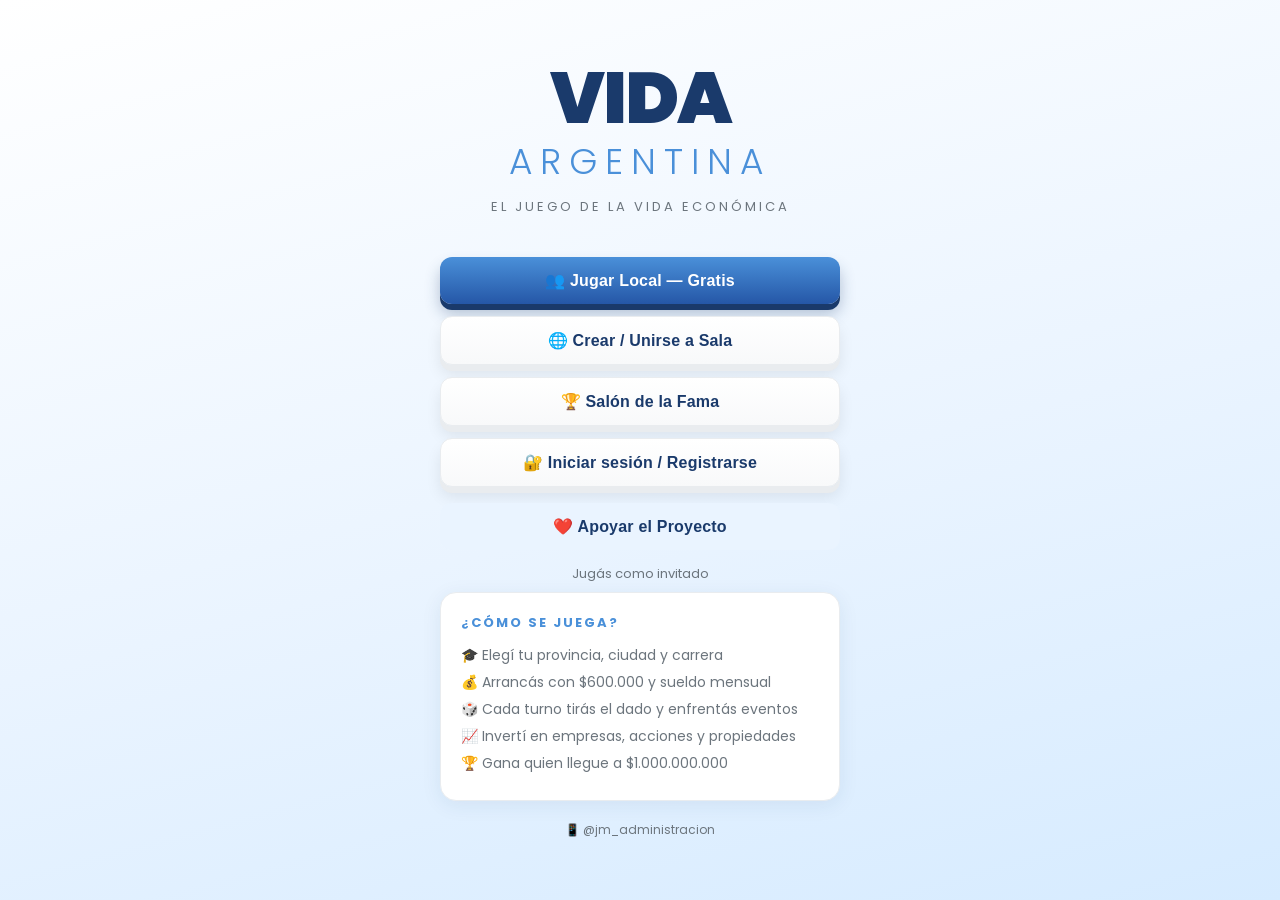
==== index.html @ 2ac3f5eb "Add files via upload" ====
<!DOCTYPE html>
<html lang="es">
<head>
<meta charset="UTF-8">
<meta name="viewport" content="width=device-width, initial-scale=1.0">
<title>Vida Argentina — El Juego de la Vida Económica</title>
<link rel="preconnect" href="https://fonts.googleapis.com">
<link rel="preconnect" href="https://fonts.gstatic.com" crossorigin>
<link href="https://fonts.googleapis.com/css2?family=Poppins:wght@400;500;600;700;800;900&display=swap" rel="stylesheet">
<link rel="stylesheet" href="https://fonts.googleapis.com/css2?family=Material+Symbols+Rounded:opsz,wght,FILL,GRAD@24,600,0,0" />
<link rel="stylesheet" href="styles.css">
<!-- Google Analytics (GA4) -->
<script>
  const GA_ID = "G-6YMRYZFDCV";
  if (GA_ID && GA_ID.indexOf("XXXX") === -1) {
    const s = document.createElement("script");
    s.async = true;
    s.src = "https://www.googletagmanager.com/gtag/js?id=" + GA_ID;
    document.head.appendChild(s);
    window.dataLayer = window.dataLayer || [];
    window.gtag = function () { dataLayer.push(arguments); };
    gtag("js", new Date());
    gtag("config", GA_ID);
  }
</script>
</head>
<body>

<!-- ==================== PANTALLA INICIO ==================== -->
<div id="pantalla-inicio" class="screen active">
  <div class="logo-container">
    <div class="logo-vida">VIDA</div>
    <div class="logo-argentina">ARGENTINA</div>
    <div class="logo-sub">EL JUEGO DE LA VIDA ECONÓMICA</div>
  </div>
  <div class="inicio-btns">
    <button class="btn btn-amarillo" id="btn-continuar" onclick="continuarPartida()" style="display:none;">↩️ Continuar partida</button>
    <button class="btn btn-primary" onclick="irAJugadores()">👥 Jugar Local — Gratis</button>
    <button class="btn btn-secondary" onclick="irASala()">🌐 Crear / Unirse a Sala</button>
    <button class="btn btn-secondary" onclick="abrirRanking()">🏆 Salón de la Fama</button>
    <button class="btn btn-secondary" id="btn-auth" onclick="abrirAuth()">🔐 Iniciar sesión / Registrarse</button>
    <button class="btn" style="background:#eaf4ff;color:var(--azul);margin-top:4px;" onclick="abrirCafecito()">❤️ Apoyar el Proyecto</button>
  </div>
  <div id="auth-estado" style="color:var(--gris-dark);font-size:13px;margin-top:14px;">Jugás como invitado</div>
  <div class="inicio-reglas">
    <h3>¿CÓMO SE JUEGA?</h3>
    <li>🎓 Elegí tu provincia, ciudad y carrera</li>
    <li>💰 Arrancás con $600.000 y sueldo mensual</li>
    <li>🎲 Cada turno tirás el dado y enfrentás eventos</li>
    <li>📈 Invertí en empresas, acciones y propiedades</li>
    <li>🏆 Gana quien llegue a $1.000.000.000</li>
  </div>
  <div style="color:var(--gris-dark);font-size:12px;margin-top:20px;">📱 @jm_administracion</div>
</div>

<!-- ==================== PANTALLA SALA ONLINE ==================== -->
<div id="pantalla-sala" class="screen">
  <div class="sala-card">
    <button class="back-btn" onclick="salirSala()">← Volver</button>
    <div class="sala-titulo">SALA ONLINE</div>
    <div class="sala-sub">Jugá con amigos desde cualquier dispositivo</div>
    <div class="sala-tab">
      <button class="sala-tab-btn active" onclick="cambiarTab('crear')">Crear sala</button>
      <button class="sala-tab-btn" onclick="cambiarTab('unirse')">Unirse</button>
    </div>
    <div id="tab-crear" class="sala-content active">
      <p style="font-size:14px;color:var(--gris-dark);margin-bottom:16px;">Creá una sala y compartí el código con tus amigos (2 a 7 jugadores)</p>
      <input class="sala-input" id="sala-nombre-host" placeholder="Tu nombre..." maxlength="15">
      <select class="sala-input" id="sala-avatar-host">
        <option value="👨‍💼">👨‍💼 Ejecutivo</option>
        <option value="👩‍💼">👩‍💼 Ejecutiva</option>
        <option value="👨‍🔧">👨‍🔧 Técnico</option>
        <option value="👩‍🔬">👩‍🔬 Científica</option>
        <option value="👨‍🌾">👨‍🌾 Agricultor</option>
        <option value="👩‍🎨">👩‍🎨 Artista</option>
        <option value="🧑‍💻">🧑‍💻 Programador</option>
      </select>
      <button class="btn btn-primary" onclick="crearSala()">Crear sala</button>
      <div id="sala-creada" style="display:none;margin-top:16px;">
        <div class="codigo-display">
          <div class="codigo-num" id="codigo-sala-display">------</div>
          <div class="codigo-label">Compartí este código con tus amigos</div>
          <button class="btn btn-amarillo btn-sm" onclick="copiarCodigoSala()" style="margin-top:10px;width:auto;">📋 Copiar código</button>
        </div>
        <div class="espera-jugadores" id="espera-jugadores-lista"></div>
        <button class="btn btn-verde" id="btn-iniciar-sala" onclick="iniciarSalaOnline()" disabled style="opacity:0.5;">Iniciar partida</button>
        <p style="font-size:12px;color:var(--gris-dark);text-align:center;margin-top:8px;">Mínimo 2 jugadores para iniciar</p>
      </div>
    </div>
    <div id="tab-unirse" class="sala-content">
      <p style="font-size:14px;color:var(--gris-dark);margin-bottom:16px;">Ingresá el código que te mandó el anfitrión</p>
      <input class="sala-input" id="codigo-ingresado" placeholder="Código de sala (6 caracteres)..." maxlength="6" style="text-transform:uppercase;letter-spacing:4px;font-family:monospace;font-size:20px;text-align:center;">
      <input class="sala-input" id="sala-nombre-guest" placeholder="Tu nombre..." maxlength="15">
      <select class="sala-input" id="sala-avatar-guest">
        <option value="👨‍💼">👨‍💼 Ejecutivo</option>
        <option value="👩‍💼">👩‍💼 Ejecutiva</option>
        <option value="👨‍🔧">👨‍🔧 Técnico</option>
        <option value="👩‍🔬">👩‍🔬 Científica</option>
        <option value="👨‍🌾">👨‍🌾 Agricultor</option>
        <option value="👩‍🎨">👩‍🎨 Artista</option>
        <option value="🧑‍💻">🧑‍💻 Programador</option>
      </select>
      <button class="btn btn-primary" onclick="unirseSala()">Unirse a sala</button>
      <div id="sala-unido" style="display:none;margin-top:16px;">
        <div style="background:var(--gris);border-radius:12px;padding:16px;text-align:center;">
          <div style="font-size:32px;margin-bottom:8px;">⏳</div>
          <div style="font-weight:700;color:var(--azul);">Esperando al anfitrión...</div>
          <div style="font-size:13px;color:var(--gris-dark);margin-top:4px;">La partida comenzará en breve</div>
        </div>
        <div class="espera-jugadores" id="espera-jugadores-lista-guest"></div>
      </div>
    </div>
  </div>
</div>

<!-- ==================== CONFIGURAR JUGADORES ==================== -->
<div id="pantalla-jugadores" class="screen">
  <div style="max-width:500px;width:100%;">
    <button class="back-btn" onclick="mostrarPantalla('pantalla-inicio')">← Volver</button>
    <div class="jugadores-titulo">JUGADORES</div>
    <div class="jugadores-sub">Configurá los jugadores de la partida</div>
    <div class="contador-jugadores">
      <button class="contador-btn" onclick="cambiarJugadores(-1)">−</button>
      <div class="contador-num" id="num-jugadores">1</div>
      <button class="contador-btn" onclick="cambiarJugadores(1)">+</button>
    </div>
    <div id="jugadores-lista"></div>
    <button class="btn btn-primary" onclick="irASetup()">Continuar →</button>
  </div>
</div>

<!-- ==================== SETUP POR JUGADOR ==================== -->
<div id="pantalla-setup" class="screen">
  <div style="max-width:500px;width:100%;">
    <div class="setup-header">
      <div class="setup-avatar" id="setup-avatar">👨‍💼</div>
      <div class="setup-nombre" id="setup-nombre">Jugador</div>
      <div class="setup-paso" id="setup-paso">Elegí dónde vas a vivir</div>
      <div class="setup-progress" id="setup-progress"></div>
    </div>
    <div id="setup-contenido"></div>
  </div>
</div>

<!-- ==================== TABLERO DE JUEGO ==================== -->
<div id="pantalla-juego" class="screen">
  <div class="juego-header" id="jugadores-hud"></div>
  <div class="juego-main">
    <div class="juego-centro">
      <div class="turno-info">
        <div class="turno-jugador">
          <span id="turno-avatar">👨‍💼</span>
          <span id="turno-nombre">Jugador</span>
        </div>
        <div class="turno-ronda" id="turno-info-sub">Ronda 1 • Edad: 18 años</div>
        <div id="turno-timer" style="font-size:18px;font-weight:600;color:var(--azul);margin-top:6px;">⏱ 1:30</div>
      </div>
      <div class="dado-container">
        <div class="dado" id="dado-display" onclick="tirarDado()">⚀</div>
        <div id="dado-resultado" style="min-height:46px;margin-top:6px;text-align:center;"></div>
      </div>
      <button class="btn btn-primary" id="btn-tirar" onclick="tirarDado()" style="max-width:280px;">🎲 Tirar Dado</button>
      <button class="btn btn-secondary" id="btn-siguiente" onclick="siguienteTurno()" style="max-width:280px;display:none;">Siguiente turno →</button>
      <div id="aviso-turno" style="display:none;background:#fff3cd;border:1px solid #ffc107;border-radius:12px;padding:14px;margin-top:12px;max-width:280px;text-align:center;color:var(--azul);"></div>
    </div>
    <div class="mercado-panel" id="mercado-panel"></div>
  </div>
  <div class="juego-footer">
    <button class="footer-btn" onclick="abrirEmpresas()"><span class="material-symbols-rounded icon">domain</span>Empresas</button>
    <button class="footer-btn" onclick="abrirInversiones()"><span class="material-symbols-rounded icon">trending_up</span>Inversiones</button>
    <button class="footer-btn" onclick="abrirPrestamos()"><span class="material-symbols-rounded icon">account_balance</span>Préstamos</button>
    <button class="footer-btn" onclick="abrirPropiedades()"><span class="material-symbols-rounded icon">real_estate_agent</span>Propiedades</button>
    <button class="footer-btn" onclick="abrirPrestamosJugadores()"><span class="material-symbols-rounded icon">handshake</span>Prestar</button>
    <button class="footer-btn" onclick="abrirFinanzas()"><span class="material-symbols-rounded icon">wallet</span>Finanzas</button>
  </div>
</div>

<!-- ==================== PANTALLA VICTORIA ==================== -->
<div id="pantalla-victoria" class="screen">
  <div class="victoria-emoji">🏆</div>
  <div class="victoria-titulo">¡GANASTE!</div>
  <div class="victoria-nombre" id="victoria-nombre"></div>
  <div class="victoria-saldo" id="victoria-saldo"></div>
  <div id="ranking-final" style="width:100%;max-width:400px;margin-bottom:32px;"></div>
  <button class="btn btn-amarillo" onclick="reiniciarJuego()" style="max-width:300px;">🔄 Jugar de nuevo</button>
</div>

<!-- ==================== MODALES ==================== -->
<!-- Modal Cuenta (login / registro) -->
<div id="modal-auth" class="modal-overlay center" style="display:none;" onclick="cerrarModal('modal-auth')">
  <div class="modal center" onclick="event.stopPropagation()">
    <button class="modal-close" onclick="cerrarModal('modal-auth')">×</button>
    <div class="modal-titulo">🔐 Tu cuenta</div>
    <div class="sala-tab">
      <button class="sala-tab-btn active" id="auth-tab-login" onclick="authTab('login')">Iniciar sesión</button>
      <button class="sala-tab-btn" id="auth-tab-reg" onclick="authTab('reg')">Registrarse</button>
    </div>
    <div id="auth-login" class="sala-content active">
      <input id="alogin-usuario" class="sala-input" type="email" placeholder="Email" autocomplete="username">
      <input id="alogin-pass" class="sala-input" type="password" placeholder="Contraseña" autocomplete="current-password">
      <button class="btn btn-primary" onclick="doLogin()">Entrar</button>
    </div>
    <div id="auth-reg" class="sala-content">
      <input id="areg-usuario" class="sala-input" type="email" placeholder="Email" autocomplete="email">
      <input id="areg-nombre" class="sala-input" placeholder="Nombre que aparece en la tabla" maxlength="20">
      <input id="areg-pass" class="sala-input" type="password" placeholder="Contraseña (mínimo 6)" autocomplete="new-password">
      <button class="btn btn-primary" onclick="doRegistro()">Crear cuenta</button>
    </div>
    <div id="auth-msg" style="font-size:13px;text-align:center;margin-top:12px;min-height:18px;"></div>
  </div>
</div>

<!-- Modal Salón de la Fama (ranking) -->
<div id="modal-ranking" class="modal-overlay" style="display:none;" onclick="cerrarModal('modal-ranking')">
  <div class="modal" onclick="event.stopPropagation()">
    <button class="modal-close" onclick="cerrarModal('modal-ranking')">×</button>
    <div class="modal-titulo">🏆 Salón de la Fama</div>
    <div id="ranking-contenido"></div>
    <button class="btn" style="background:var(--gris);color:var(--gris-dark);margin-top:8px;" onclick="borrarRanking()">🗑️ Borrar historial</button>
  </div>
</div>

<!-- Modal Apoyar -->
<div id="modal-apoyar" class="modal-overlay center" style="display:none;" onclick="cerrarModal('modal-apoyar')">
  <div class="modal center" onclick="event.stopPropagation()">
    <button class="modal-close" onclick="cerrarModal('modal-apoyar')">×</button>
    <div style="text-align:center;margin-bottom:8px;">
      <div style="font-size:44px;">❤️</div>
      <div class="modal-titulo" style="text-align:center;">Apoyá el Proyecto</div>
      <div style="font-size:13px;color:var(--gris-dark);">¡Gracias por bancar el juego! 🙌</div>
    </div>
    <p style="font-size:14px;color:var(--gris-dark);text-align:center;margin:14px 0;">Si te gusta el juego, podés invitarme un cafecito ☕<br>¡Cada aporte ayuda a seguir mejorándolo!</p>
    <div style="text-align:center;margin-bottom:12px;">
      <a href="https://cafecito.app/vida-argentina" rel="noopener" target="_blank">
        <img srcset="https://cdn.cafecito.app/imgs/buttons/button_6.png 1x, https://cdn.cafecito.app/imgs/buttons/button_6_2x.png 2x, https://cdn.cafecito.app/imgs/buttons/button_6_3.75x.png 3.75x" src="https://cdn.cafecito.app/imgs/buttons/button_6.png" alt="Invitame un café en cafecito.app" />
      </a>
    </div>
    <div style="text-align:center;font-size:13px;color:var(--gris-dark);">📱 Instagram: @jm_administracion</div>
  </div>
</div>

<!-- Modal Evento -->
<div id="modal-evento" class="modal-overlay" style="display:none;" onclick="cerrarModalEvento()">
  <div class="modal" onclick="event.stopPropagation()">
    <div id="evento-contenido"></div>
    <button class="btn btn-primary" onclick="cerrarModalEvento()">Continuar</button>
  </div>
</div>

<!-- Modal Préstamos -->
<div id="modal-prestamos" class="modal-overlay" style="display:none;" onclick="cerrarModal('modal-prestamos')">
  <div class="modal" onclick="event.stopPropagation()">
    <button class="modal-close" onclick="cerrarModal('modal-prestamos')">×</button>
    <div class="modal-titulo">🏦 Préstamos</div>
    <div id="prestamos-contenido"></div>
  </div>
</div>

<!-- Modal Inversiones -->
<div id="modal-inversiones" class="modal-overlay" style="display:none;" onclick="cerrarModal('modal-inversiones')">
  <div class="modal" onclick="event.stopPropagation()">
    <button class="modal-close" onclick="cerrarModal('modal-inversiones')">×</button>
    <div class="modal-titulo">📈 Inversiones — Acciones y FCI</div>
    <div id="inversiones-contenido"></div>
  </div>
</div>

<!-- Modal Empresas -->
<div id="modal-empresas" class="modal-overlay" style="display:none;" onclick="cerrarModal('modal-empresas')">
  <div class="modal" onclick="event.stopPropagation()">
    <button class="modal-close" onclick="cerrarModal('modal-empresas')">×</button>
    <div class="modal-titulo">🏢 Empresas</div>
    <div id="empresas-contenido"></div>
  </div>
</div>

<!-- Modal Propiedades -->
<div id="modal-propiedades" class="modal-overlay" style="display:none;" onclick="cerrarModal('modal-propiedades')">
  <div class="modal" onclick="event.stopPropagation()">
    <button class="modal-close" onclick="cerrarModal('modal-propiedades')">×</button>
    <div class="modal-titulo">🏠 Propiedades</div>
    <div id="propiedades-contenido"></div>
  </div>
</div>

<!-- Modal Préstamos entre jugadores -->
<div id="modal-pjugador" class="modal-overlay" style="display:none;" onclick="cerrarModal('modal-pjugador')">
  <div class="modal" onclick="event.stopPropagation()">
    <button class="modal-close" onclick="cerrarModal('modal-pjugador')">×</button>
    <div class="modal-titulo">🤝 Préstamos entre jugadores</div>
    <div id="pjugador-contenido"></div>
  </div>
</div>

<!-- Modal Finanzas -->
<div id="modal-finanzas" class="modal-overlay" style="display:none;" onclick="cerrarModal('modal-finanzas')">
  <div class="modal" onclick="event.stopPropagation()">
    <button class="modal-close" onclick="cerrarModal('modal-finanzas')">×</button>
    <div class="modal-titulo">💰 Estado Financiero</div>
    <div id="finanzas-contenido"></div>
  </div>
</div>

<!-- Modal Quiebra -->
<div id="modal-quiebra" class="modal-overlay center" style="display:none;">
  <div class="modal center" onclick="event.stopPropagation()">
    <div style="text-align:center;margin-bottom:16px;">
      <div style="font-size:48px;">💸</div>
      <div class="modal-titulo" style="text-align:center;">¡Estás en quiebra!</div>
      <div style="font-size:14px;color:var(--gris-dark);">Vendé activos para recuperarte</div>
    </div>
    <div id="quiebra-contenido"></div>
  </div>
</div>

<!-- Modal Registro -->
<div id="modal-registro" class="modal-overlay center" style="display:none;">
  <div class="modal center" onclick="event.stopPropagation()">
    <div style="text-align:center;margin-bottom:16px;">
      <div style="font-size:40px;">🏆</div>
      <div class="modal-titulo" style="text-align:center;">Registrá tu partida</div>
      <div style="font-size:13px;color:var(--gris-dark);">Opcional — aparecé en el ranking global</div>
    </div>
    <div class="registro-form">
      <label class="registro-label">Nombre</label>
      <input class="registro-input" id="reg-nombre" placeholder="Tu nombre completo...">
      <label class="registro-label">Email</label>
      <input class="registro-input" id="reg-email" placeholder="tu@email.com" type="email">
    </div>
    <button class="btn btn-primary" onclick="guardarRegistro()" style="margin-bottom:8px;">Registrarme en el ranking</button>
    <button class="btn" style="background:var(--gris);color:var(--gris-dark);" onclick="saltarRegistro()">Jugar sin registrarme</button>
  </div>
</div>

<script src="data.js"></script>
<script src="game.js"></script>
</body>
</html>
---- styles.css ----
* { box-sizing: border-box; margin: 0; padding: 0; }
body { font-family: 'Poppins', 'Segoe UI', system-ui, sans-serif; background: linear-gradient(170deg, #f4f8fc 0%, #e9f1fb 100%); min-height: 100vh; color: #1a1a2e; -webkit-font-smoothing: antialiased; }

/* SCREENS */
.screen { display: none; min-height: 100vh; }
.screen.active { display: flex; flex-direction: column; }

/* COLORS */
:root {
  --azul: #1a3a6b;
  --azul-med: #2557a7;
  --azul-claro: #4a90d9;
  --celeste: #74b9ff;
  --amarillo: #f9ca24;
  --amarillo-dark: #d4a017;
  --blanco: #ffffff;
  --gris: #f8f9fa;
  --gris-med: #e9ecef;
  --gris-dark: #6c757d;
  --verde: #00b894;
  --rojo: #d63031;
  --naranja: #e17055;
}

/* BOTONES 3D */
.btn {
  position: relative;
  padding: 14px 24px; border-radius: 12px; border: none; cursor: pointer;
  font-size: 16px; font-weight: 700; width: 100%;
  display: flex; align-items: center; justify-content: center; gap: 8px;
  letter-spacing: 0.2px; user-select: none; -webkit-tap-highlight-color: transparent;
  transition: transform 0.1s ease, box-shadow 0.1s ease;
}
.btn:active { transform: translateY(4px); }

.btn-primary { background: linear-gradient(to bottom, var(--azul-claro), var(--azul-med)); color: white; box-shadow: 0 6px 0 var(--azul), 0 10px 15px rgba(26,58,107,0.3); }
.btn-primary:active { box-shadow: 0 2px 0 var(--azul), 0 4px 8px rgba(26,58,107,0.3); }

.btn-secondary { background: linear-gradient(to bottom, #ffffff, var(--gris)); color: var(--azul); border: 1px solid var(--gris-med); box-shadow: 0 6px 0 var(--gris-med), 0 10px 15px rgba(0,0,0,0.08); }
.btn-secondary:active { box-shadow: 0 2px 0 var(--gris-med), 0 4px 8px rgba(0,0,0,0.08); }

.btn-verde { background: linear-gradient(to bottom, #26deaa, var(--verde)); color: white; box-shadow: 0 6px 0 #008f73, 0 10px 15px rgba(0,184,148,0.25); }
.btn-verde:active { box-shadow: 0 2px 0 #008f73, 0 4px 8px rgba(0,184,148,0.25); }

.btn-rojo { background: linear-gradient(to bottom, #f26868, var(--rojo)); color: white; box-shadow: 0 6px 0 #a32223, 0 10px 15px rgba(214,48,49,0.25); }
.btn-rojo:active { box-shadow: 0 2px 0 #a32223, 0 4px 8px rgba(214,48,49,0.25); }

.btn-amarillo { background: linear-gradient(to bottom, #fde47f, var(--amarillo)); color: var(--azul); box-shadow: 0 6px 0 var(--amarillo-dark), 0 10px 15px rgba(212,160,23,0.25); }
.btn-amarillo:active { box-shadow: 0 2px 0 var(--amarillo-dark), 0 4px 8px rgba(212,160,23,0.25); }

.btn-sm { padding: 8px 16px; font-size: 14px; width: auto; }

/* PANTALLA INICIO */
#pantalla-inicio {
  background: linear-gradient(165deg, #ffffff 0%, #eaf4ff 55%, #d6ebff 100%);
  align-items: center; justify-content: center; padding: 40px 20px;
}
.logo-container { text-align: center; margin-bottom: 40px; }
.logo-vida { font-size: 72px; font-weight: 900; color: var(--azul); letter-spacing: -2px; line-height: 1; }
.logo-argentina { font-size: 36px; font-weight: 300; color: var(--azul-claro); letter-spacing: 8px; }
.logo-sub { color: var(--gris-dark); font-size: 13px; letter-spacing: 3px; margin-top: 8px; }
.inicio-btns { width: 100%; max-width: 400px; display: flex; flex-direction: column; gap: 12px; }
.inicio-reglas { background: #ffffff; border: 1px solid var(--gris-med); border-radius: 16px; padding: 20px; max-width: 400px; width: 100%; margin-top: 8px; box-shadow: 0 4px 20px rgba(26,58,107,0.08); }
.inicio-reglas h3 { color: var(--azul-claro); font-size: 13px; letter-spacing: 2px; margin-bottom: 12px; }
.inicio-reglas li { color: var(--gris-dark); font-size: 14px; margin-bottom: 6px; list-style: none; display: flex; gap: 8px; }

/* PANTALLA SALA */
#pantalla-sala { background: #f0f4f8; align-items: center; justify-content: center; padding: 40px 20px; }
.sala-card { background: white; border-radius: 20px; padding: 32px; max-width: 500px; width: 100%; box-shadow: 0 4px 24px rgba(0,0,0,0.08); }
.sala-titulo { font-size: 28px; font-weight: 800; color: var(--azul); text-align: center; margin-bottom: 8px; letter-spacing: 2px; }
.sala-sub { color: var(--gris-dark); text-align: center; font-size: 14px; margin-bottom: 28px; }
.sala-tab { display: flex; gap: 8px; margin-bottom: 24px; background: var(--gris); border-radius: 10px; padding: 4px; }
.sala-tab-btn { flex: 1; padding: 10px; border: none; background: none; border-radius: 8px; cursor: pointer; font-size: 14px; font-weight: 600; color: var(--gris-dark); transition: all 0.2s; }
.sala-tab-btn.active { background: white; color: var(--azul); box-shadow: 0 2px 8px rgba(0,0,0,0.1); }
.sala-content { display: none; }
.sala-content.active { display: block; }
.sala-input { width: 100%; padding: 12px 16px; border: 2px solid var(--gris-med); border-radius: 10px; font-size: 16px; margin-bottom: 12px; outline: none; transition: border 0.2s; }
.sala-input:focus { border-color: var(--azul-claro); }
.codigo-display { background: var(--azul); color: white; border-radius: 12px; padding: 20px; text-align: center; margin: 16px 0; }
.codigo-num { font-size: 42px; font-weight: 900; letter-spacing: 8px; font-family: monospace; }
.codigo-label { font-size: 12px; opacity: 0.7; margin-top: 4px; }

/* JUGADORES CONFIG */
#pantalla-jugadores { background: #f0f4f8; align-items: center; justify-content: flex-start; padding: 40px 20px; }
.jugadores-titulo { font-size: 28px; font-weight: 800; color: var(--azul); text-align: center; margin-bottom: 6px; letter-spacing: 2px; }
.jugadores-sub { color: var(--gris-dark); text-align: center; font-size: 14px; margin-bottom: 24px; }
.jugador-card { background: white; border-radius: 16px; padding: 16px 20px; margin-bottom: 12px; display: flex; align-items: center; gap: 16px; box-shadow: 0 2px 8px rgba(0,0,0,0.06); }
.jugador-num { font-size: 12px; color: var(--gris-dark); margin-bottom: 8px; font-weight: 600; }
.avatares { display: flex; gap: 6px; }
.avatar-opt { font-size: 28px; cursor: pointer; padding: 4px; border-radius: 8px; border: 2px solid transparent; transition: all 0.2s; }
.avatar-opt.selected { border-color: var(--azul); background: rgba(26,58,107,0.1); }
.nombre-input { border: 2px solid var(--gris-med); border-radius: 8px; padding: 8px 12px; font-size: 14px; flex: 1; outline: none; }
.nombre-input:focus { border-color: var(--azul-claro); }
.contador-jugadores { display: flex; align-items: center; gap: 20px; justify-content: center; margin-bottom: 24px; }
.contador-btn { width: 36px; height: 36px; border-radius: 50%; border: 2px solid var(--azul); background: white; color: var(--azul); font-size: 20px; cursor: pointer; display: flex; align-items: center; justify-content: center; font-weight: bold; }
.contador-num { font-size: 32px; font-weight: 800; color: var(--azul); min-width: 40px; text-align: center; }

/* SETUP JUGADOR */
#pantalla-setup { background: #f0f4f8; align-items: center; justify-content: flex-start; padding: 20px; overflow-y: auto; }
.setup-header { text-align: center; margin-bottom: 20px; }
.setup-avatar { font-size: 52px; }
.setup-nombre { font-size: 24px; font-weight: 800; color: var(--azul); }
.setup-paso { font-size: 13px; color: var(--gris-dark); }
.setup-progress { display: flex; gap: 6px; justify-content: center; margin: 12px 0; }
.setup-dot { width: 24px; height: 4px; border-radius: 2px; background: var(--gris-med); }
.setup-dot.active { background: var(--azul); }
.opcion-card { background: white; border-radius: 12px; padding: 14px 18px; margin-bottom: 8px; cursor: pointer; border: 2px solid transparent; transition: all 0.2s; display: flex; justify-content: space-between; align-items: center; box-shadow: 0 2px 6px rgba(0,0,0,0.05); }
.opcion-card:hover { border-color: var(--azul-claro); transform: translateY(-1px); }
.opcion-card.selected { border-color: var(--azul); background: rgba(26,58,107,0.04); }
.opcion-nombre { font-weight: 600; font-size: 15px; }
.opcion-detail { font-size: 12px; color: var(--gris-dark); margin-top: 2px; }
.opcion-badge { font-size: 11px; font-weight: 700; padding: 3px 8px; border-radius: 6px; white-space: nowrap; }
.badge-verde { background: #d4edda; color: #155724; }
.badge-rojo { background: #f8d7da; color: #721c24; }
.badge-azul { background: #cce5ff; color: #004085; }
.back-btn { display: flex; align-items: center; gap: 6px; color: var(--azul-med); font-size: 14px; cursor: pointer; margin-bottom: 16px; border: none; background: none; padding: 0; }

/* TABLERO DE JUEGO */
#pantalla-juego { background: #f0f4f8; }
.juego-header { background: linear-gradient(135deg, var(--azul-med), var(--azul)); padding: 12px 16px; display: flex; gap: 10px; overflow-x: auto; box-shadow: 0 4px 16px rgba(26,58,107,0.25); }
.jugador-hud { background: rgba(255,255,255,0.12); border-radius: 12px; padding: 10px 14px; min-width: 120px; cursor: pointer; border: 2px solid transparent; transition: all 0.2s; flex-shrink: 0; }
.jugador-hud:hover { background: rgba(255,255,255,0.2); }
.jugador-hud.activo { background: rgba(255,255,255,0.28); border-color: var(--amarillo); box-shadow: 0 0 0 3px rgba(249,202,36,0.25); }
.hud-nombre { color: white; font-size: 12px; font-weight: 600; white-space: nowrap; }
.hud-saldo { color: var(--amarillo); font-size: 14px; font-weight: 700; }
.hud-avatar { font-size: 20px; }

.juego-main { flex: 1; display: flex; flex-direction: row; align-items: center; justify-content: center; padding: 24px 16px; gap: 24px; }
.juego-centro { flex: 1; display: flex; flex-direction: column; align-items: center; justify-content: center; max-width: 480px; }
.mercado-panel { width: 300px; flex-shrink: 0; background: #fff; border: 1px solid var(--gris-med); border-radius: 16px; padding: 14px 16px; max-height: 75vh; overflow-y: auto; box-shadow: 0 4px 20px rgba(26,58,107,0.08); align-self: center; }
.mercado-fila { display: flex; justify-content: space-between; align-items: center; padding: 5px 0; border-bottom: 1px solid var(--gris); font-size: 13px; }
.mercado-fila:last-child { border-bottom: none; }
.mercado-cat { font-size: 11px; color: var(--gris-dark); text-transform: uppercase; letter-spacing: 1px; margin: 10px 0 2px; font-weight: 700; }
@media (max-width: 860px) {
  .juego-main { flex-direction: column; justify-content: flex-start; align-items: center; overflow-y: auto; gap: 16px; padding: 16px 12px; }
  .juego-centro { width: 100%; max-width: 100%; padding-top: 8px; }
  .mercado-panel { display: block; width: 100%; max-width: 480px; max-height: 320px; align-self: stretch; }
}
.dado-container { text-align: center; margin-bottom: 24px; }
.dado {
  font-size: 74px; cursor: pointer; transition: transform 0.2s;
  display: inline-flex; align-items: center; justify-content: center; line-height: 1;
  width: 132px; height: 132px;
  background: linear-gradient(145deg, #f6edda, #e3cfa6);
  border: 3px solid #cdb487;
  border-radius: 26px;
  box-shadow: inset 0 3px 10px rgba(120, 90, 50, 0.25), 0 8px 22px rgba(80, 55, 20, 0.28);
  color: #5a4a2a;
}
.dado:hover { transform: scale(1.05); }
.dado.girando { animation: girar 0.4s linear infinite; }
@keyframes girar { from { transform: rotate(0deg) scale(1.15); } to { transform: rotate(360deg) scale(1.15); } }
.dado.cayo { animation: caer 0.55s cubic-bezier(0.2, 1.2, 0.4, 1); }
@keyframes caer {
  0%   { transform: translateY(-130px) scale(1.4) rotate(-18deg); opacity: 0.5; }
  55%  { transform: translateY(10px) scale(0.9) rotate(4deg); opacity: 1; }
  75%  { transform: translateY(-5px) scale(1.04); }
  100% { transform: translateY(0) scale(1) rotate(0); }
}
.turno-info { text-align: center; margin-bottom: 20px; }
.turno-jugador { font-size: 20px; font-weight: 800; color: var(--azul); display: flex; align-items: center; gap: 8px; justify-content: center; }
.turno-ronda { font-size: 13px; color: var(--gris-dark); margin-top: 4px; }

/* El botón estrella: TIRAR DADO (3D dorado) */
#btn-tirar {
  background: linear-gradient(to bottom, #fde47f, #f9ca24);
  color: var(--azul);
  font-size: 18px;
  border: 1px solid #b8860b;
  box-shadow: 0 8px 0 #b8860b, 0 12px 20px rgba(212, 160, 23, 0.4);
  border-radius: 16px;
  padding: 16px 24px;
  text-transform: uppercase;
  font-weight: 900;
}
#btn-tirar:hover { filter: brightness(1.05); }
#btn-tirar:active { transform: translateY(6px); box-shadow: 0 2px 0 #b8860b, 0 4px 10px rgba(212, 160, 23, 0.4); }

.juego-footer { background: white; border-top: 1px solid var(--gris-med); padding: 12px; display: flex; gap: 8px; overflow-x: auto; }
.footer-btn { padding: 10px 14px; border: 1.5px solid var(--gris-med); border-radius: 10px; background: white; cursor: pointer; font-size: 12px; font-weight: 600; color: var(--azul); white-space: nowrap; transition: all 0.2s; display: flex; flex-direction: column; align-items: center; gap: 2px; flex-shrink: 0; }
.footer-btn:hover { border-color: var(--azul); background: rgba(26,58,107,0.05); }
/* Ícono vectorial Material Symbols */
.footer-btn .icon { font-size: 28px; color: var(--azul); filter: drop-shadow(0 2px 2px rgba(26,58,107,0.2)); transition: transform 0.2s cubic-bezier(0.3, 0.7, 0.4, 1.5); }
.footer-btn:hover .icon { transform: translateY(-2px); }

/* ESTADOS CONTABLES (Finanzas) */
.estado-box { background: var(--gris); border: 1px solid var(--gris-med); border-radius: 12px; padding: 14px; margin-bottom: 12px; }
.estado-titulo { font-weight: 800; color: var(--azul); font-size: 14px; margin-bottom: 6px; }
.estado-cat { font-size: 11px; color: var(--gris-dark); text-transform: uppercase; letter-spacing: 1px; font-weight: 700; padding: 8px 0 2px; }
.estado-box table { width: 100%; font-size: 13px; border-collapse: collapse; }
.estado-box td { padding: 3px 0; }
.estado-row td { color: var(--gris-dark); }
.estado-sub td { border-top: 1px solid var(--gris-med); font-weight: 800; padding-top: 6px; }
.estado-total td { border-top: 2px solid var(--azul); font-weight: 800; color: var(--azul); font-size: 15px; padding-top: 8px; }

/* MODAL */
.modal-overlay { position: fixed; top: 0; left: 0; right: 0; bottom: 0; background: rgba(0,0,0,0.5); display: flex; align-items: flex-end; justify-content: center; z-index: 1000; }
.modal-overlay.center { align-items: center; }
.modal { background: white; border-radius: 28px 28px 0 0; padding: 24px; width: 100%; max-width: 500px; max-height: 90vh; overflow-y: auto; box-shadow: 0 -10px 40px rgba(0,0,0,0.25); }
.modal.center { border-radius: 22px; margin: 16px; box-shadow: 0 20px 50px rgba(0,0,0,0.35); }
.modal-titulo { font-size: 20px; font-weight: 800; color: var(--azul); margin-bottom: 16px; }
.modal-close { float: right; background: var(--gris); border: none; border-radius: 50%; width: 32px; height: 32px; cursor: pointer; font-size: 18px; }

/* EVENTO */
.evento-card { background: var(--azul); border-radius: 16px; padding: 24px; text-align: center; margin-bottom: 20px; }
.evento-emoji { font-size: 52px; margin-bottom: 12px; }
.evento-titulo { color: white; font-size: 20px; font-weight: 800; margin-bottom: 8px; }
.evento-desc { color: rgba(255,255,255,0.8); font-size: 14px; line-height: 1.5; }
.evento-impacto { font-size: 22px; font-weight: 900; margin-top: 12px; }
.impacto-pos { color: var(--amarillo); }
.impacto-neg { color: #ff7675; }

/* PRESTAMOS */
.prestamo-opcion { background: var(--gris); border-radius: 12px; padding: 14px; margin-bottom: 8px; cursor: pointer; border: 2px solid transparent; transition: all 0.2s; }
.prestamo-opcion:hover { border-color: var(--azul-claro); }
.prestamo-opcion.selected { border-color: var(--azul); background: rgba(26,58,107,0.05); }
.prestamo-nombre { font-weight: 700; font-size: 15px; }
.prestamo-detalle { font-size: 12px; color: var(--gris-dark); }
.prestamo-resumen { background: #fff3cd; border: 1px solid #ffc107; border-radius: 10px; padding: 14px; margin: 12px 0; font-size: 14px; }

/* MERCADO */
.mercado-item { background: white; border: 1px solid var(--gris-med); border-radius: 12px; padding: 14px; margin-bottom: 8px; display: flex; justify-content: space-between; align-items: center; }
.mercado-nombre { font-weight: 600; font-size: 15px; }
.mercado-precio { font-weight: 700; color: var(--azul); }
.mercado-retorno { font-size: 12px; color: var(--verde); }

/* VICTORIA */
#pantalla-victoria { background: linear-gradient(165deg, #ffffff 0%, #eaf4ff 55%, #d6ebff 100%); align-items: center; justify-content: center; padding: 40px 20px; text-align: center; }
.victoria-emoji { font-size: 80px; margin-bottom: 20px; }
.victoria-titulo { color: var(--azul); font-size: 36px; font-weight: 900; margin-bottom: 8px; }
.victoria-nombre { color: var(--azul-med); font-size: 24px; margin-bottom: 4px; }
.victoria-saldo { color: var(--azul-claro); font-size: 18px; margin-bottom: 32px; }
.ranking-item { background: #ffffff; border: 1px solid var(--gris-med); border-radius: 12px; padding: 14px 20px; margin-bottom: 8px; display: flex; justify-content: space-between; align-items: center; width: 100%; max-width: 400px; box-shadow: 0 2px 10px rgba(26,58,107,0.06); }
.ranking-pos { color: var(--amarillo-dark); font-weight: 800; font-size: 18px; }
.ranking-nombre { color: var(--azul); font-size: 15px; }
.ranking-saldo { color: var(--azul-claro); font-size: 14px; }

/* REGISTRO */
.registro-form { background: var(--gris); border-radius: 12px; padding: 16px; margin-bottom: 16px; }
.registro-label { font-size: 12px; font-weight: 600; color: var(--gris-dark); margin-bottom: 4px; display: block; }
.registro-input { width: 100%; padding: 10px 12px; border: 2px solid var(--gris-med); border-radius: 8px; font-size: 14px; margin-bottom: 10px; outline: none; }
.registro-input:focus { border-color: var(--azul-claro); }

/* QUIEBRA */
.quiebra-card { background: #fff5f5; border: 2px solid var(--rojo); border-radius: 12px; padding: 16px; margin-bottom: 12px; }
.activo-item { background: white; border: 1px solid var(--gris-med); border-radius: 10px; padding: 12px; margin-bottom: 6px; display: flex; justify-content: space-between; align-items: center; }

/* RESPONSIVE */
@media (max-width: 480px) {
  .logo-vida { font-size: 52px; }
  .logo-argentina { font-size: 26px; letter-spacing: 4px; }
}

/* SALA ESPERA */
.espera-jugadores { display: flex; flex-direction: column; gap: 8px; margin: 16px 0; }
.espera-jugador { background: var(--gris); border-radius: 10px; padding: 12px 16px; display: flex; align-items: center; gap: 12px; }
.espera-status { width: 10px; height: 10px; border-radius: 50%; }
.status-listo { background: var(--verde); }
.status-esperando { background: var(--gris-dark); }
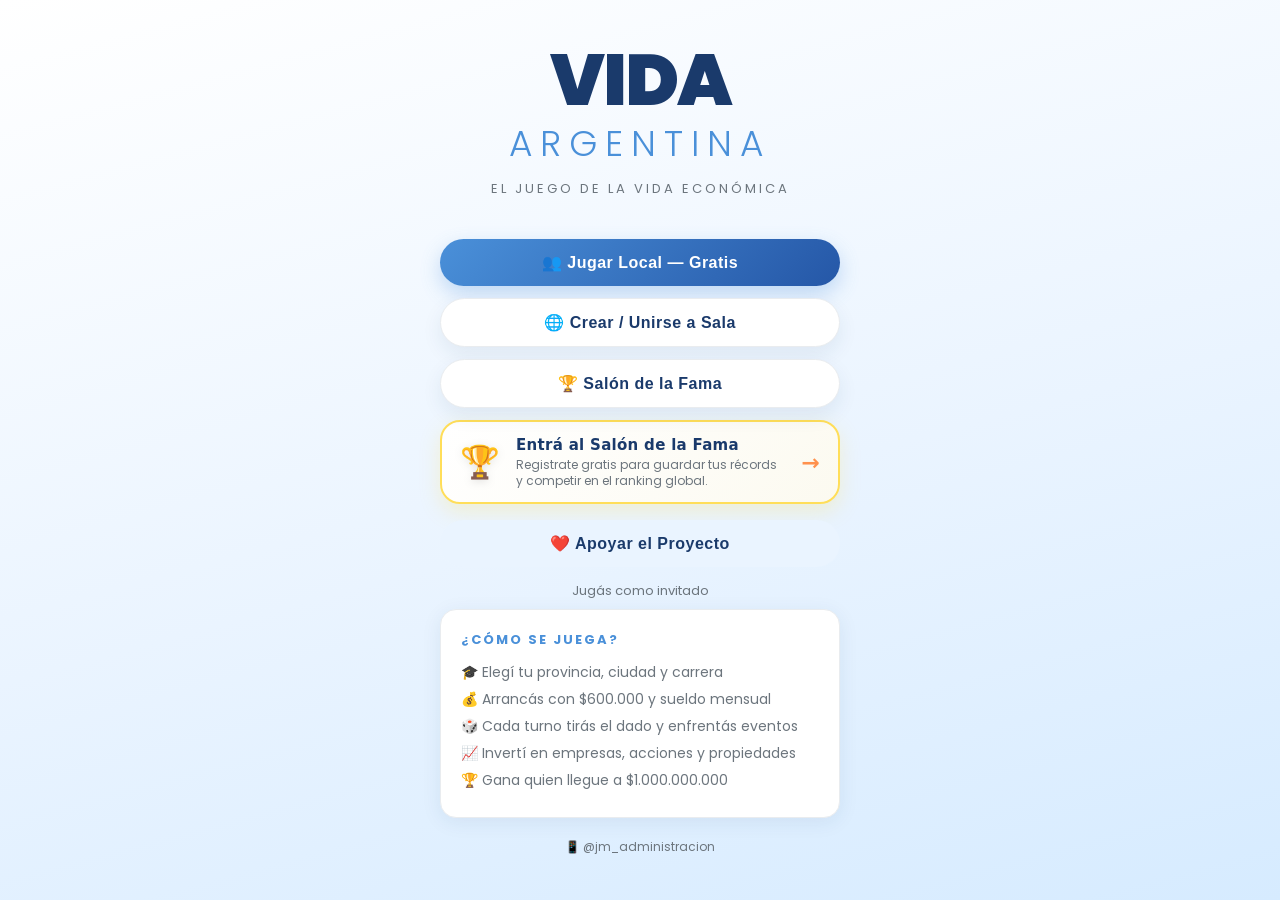
==== commit 64befd9e: "Add files via upload" ====
--- a/index.html
+++ b/index.html
@@ -38,7 +38,14 @@
     <button class="btn btn-primary" onclick="irAJugadores()">👥 Jugar Local — Gratis</button>
     <button class="btn btn-secondary" onclick="irASala()">🌐 Crear / Unirse a Sala</button>
     <button class="btn btn-secondary" onclick="abrirRanking()">🏆 Salón de la Fama</button>
-    <button class="btn btn-secondary" id="btn-auth" onclick="abrirAuth()">🔐 Iniciar sesión / Registrarse</button>
+    <div class="ranking-promo-card" onclick="abrirAuth()" id="promo-registro">
+      <div class="promo-icon">🏆</div>
+      <div class="promo-text">
+        <div class="promo-title">Entrá al Salón de la Fama</div>
+        <div class="promo-desc">Registrate gratis para guardar tus récords y competir en el ranking global.</div>
+      </div>
+      <div class="promo-arrow">→</div>
+    </div>
     <button class="btn" style="background:#eaf4ff;color:var(--azul);margin-top:4px;" onclick="abrirCafecito()">❤️ Apoyar el Proyecto</button>
   </div>
   <div id="auth-estado" style="color:var(--gris-dark);font-size:13px;margin-top:14px;">Jugás como invitado</div>
--- a/styles.css
+++ b/styles.css
@@ -22,33 +22,36 @@
   --naranja: #e17055;
 }
 
-/* BOTONES 3D */
+/* ==================== BOTONES MODERNOS (FINTECH STYLE) ==================== */
 .btn {
   position: relative;
-  padding: 14px 24px; border-radius: 12px; border: none; cursor: pointer;
-  font-size: 16px; font-weight: 700; width: 100%;
-  display: flex; align-items: center; justify-content: center; gap: 8px;
-  letter-spacing: 0.2px; user-select: none; -webkit-tap-highlight-color: transparent;
-  transition: transform 0.1s ease, box-shadow 0.1s ease;
-}
-.btn:active { transform: translateY(4px); }
-
-.btn-primary { background: linear-gradient(to bottom, var(--azul-claro), var(--azul-med)); color: white; box-shadow: 0 6px 0 var(--azul), 0 10px 15px rgba(26,58,107,0.3); }
-.btn-primary:active { box-shadow: 0 2px 0 var(--azul), 0 4px 8px rgba(26,58,107,0.3); }
-
-.btn-secondary { background: linear-gradient(to bottom, #ffffff, var(--gris)); color: var(--azul); border: 1px solid var(--gris-med); box-shadow: 0 6px 0 var(--gris-med), 0 10px 15px rgba(0,0,0,0.08); }
-.btn-secondary:active { box-shadow: 0 2px 0 var(--gris-med), 0 4px 8px rgba(0,0,0,0.08); }
-
-.btn-verde { background: linear-gradient(to bottom, #26deaa, var(--verde)); color: white; box-shadow: 0 6px 0 #008f73, 0 10px 15px rgba(0,184,148,0.25); }
-.btn-verde:active { box-shadow: 0 2px 0 #008f73, 0 4px 8px rgba(0,184,148,0.25); }
-
-.btn-rojo { background: linear-gradient(to bottom, #f26868, var(--rojo)); color: white; box-shadow: 0 6px 0 #a32223, 0 10px 15px rgba(214,48,49,0.25); }
-.btn-rojo:active { box-shadow: 0 2px 0 #a32223, 0 4px 8px rgba(214,48,49,0.25); }
-
-.btn-amarillo { background: linear-gradient(to bottom, #fde47f, var(--amarillo)); color: var(--azul); box-shadow: 0 6px 0 var(--amarillo-dark), 0 10px 15px rgba(212,160,23,0.25); }
-.btn-amarillo:active { box-shadow: 0 2px 0 var(--amarillo-dark), 0 4px 8px rgba(212,160,23,0.25); }
-
-.btn-sm { padding: 8px 16px; font-size: 14px; width: auto; }
+  padding: 14px 28px;
+  border-radius: 50px; /* Forma de píldora moderna */
+  border: none;
+  cursor: pointer;
+  font-size: 16px;
+  font-weight: 700;
+  width: 100%;
+  display: flex;
+  align-items: center;
+  justify-content: center;
+  gap: 8px;
+  letter-spacing: 0.5px;
+  transition: all 0.3s cubic-bezier(0.25, 0.8, 0.25, 1);
+  overflow: hidden;
+  user-select: none;
+  -webkit-tap-highlight-color: transparent;
+}
+.btn:hover { transform: translateY(-2px); }
+.btn:active { transform: translateY(1px) scale(0.97); } /* Compresión táctil */
+
+.btn-primary { background: linear-gradient(135deg, var(--azul-claro), var(--azul-med)); color: white; box-shadow: 0 8px 20px rgba(74, 144, 217, 0.3); }
+.btn-secondary { background: #ffffff; color: var(--azul); border: 1px solid var(--gris-med); box-shadow: 0 8px 20px rgba(26,58,107,0.08); }
+.btn-verde { background: linear-gradient(135deg, #20E3B2, #00B894); color: white; box-shadow: 0 8px 20px rgba(0, 184, 148, 0.3); }
+.btn-rojo { background: linear-gradient(135deg, #FF7675, #D63031); color: white; box-shadow: 0 8px 20px rgba(214, 48, 49, 0.3); }
+.btn-amarillo { background: linear-gradient(135deg, #FFDE59, #FFB347); color: var(--azul); box-shadow: 0 8px 20px rgba(249, 202, 36, 0.35); }
+
+.btn-sm { padding: 9px 18px; font-size: 14px; width: auto; }
 
 /* PANTALLA INICIO */
 #pantalla-inicio {
@@ -117,12 +120,34 @@
 
 /* TABLERO DE JUEGO */
 #pantalla-juego { background: #f0f4f8; }
-.juego-header { background: linear-gradient(135deg, var(--azul-med), var(--azul)); padding: 12px 16px; display: flex; gap: 10px; overflow-x: auto; box-shadow: 0 4px 16px rgba(26,58,107,0.25); }
-.jugador-hud { background: rgba(255,255,255,0.12); border-radius: 12px; padding: 10px 14px; min-width: 120px; cursor: pointer; border: 2px solid transparent; transition: all 0.2s; flex-shrink: 0; }
-.jugador-hud:hover { background: rgba(255,255,255,0.2); }
-.jugador-hud.activo { background: rgba(255,255,255,0.28); border-color: var(--amarillo); box-shadow: 0 0 0 3px rgba(249,202,36,0.25); }
+/* ==================== HEADER (azul de marca, suavizado) ==================== */
+.juego-header {
+  background: linear-gradient(135deg, var(--azul-claro) 0%, var(--azul-med) 45%, var(--azul) 100%);
+  padding: 16px 16px 18px;
+  display: flex;
+  gap: 12px;
+  overflow-x: auto;
+  border-radius: 0 0 28px 28px; /* esquinas inferiores redondeadas */
+  box-shadow: 0 8px 24px rgba(26,58,107,0.28);
+  scrollbar-width: none;
+}
+.juego-header::-webkit-scrollbar { display: none; }
+
+.jugador-hud {
+  background: rgba(255,255,255,0.14);
+  border-radius: 18px; /* squircle, coherente con el footer */
+  padding: 12px 16px;
+  min-width: 120px;
+  cursor: pointer;
+  border: 2px solid transparent;
+  transition: all 0.25s cubic-bezier(0.25, 0.8, 0.25, 1);
+  flex-shrink: 0;
+  box-shadow: inset 0 1px 0 rgba(255,255,255,0.25);
+}
+.jugador-hud:hover { background: rgba(255,255,255,0.22); transform: translateY(-2px); }
+.jugador-hud.activo { background: rgba(255,255,255,0.28); border-color: var(--amarillo); box-shadow: 0 0 0 3px rgba(249,202,36,0.3), 0 6px 16px rgba(0,0,0,0.15); }
 .hud-nombre { color: white; font-size: 12px; font-weight: 600; white-space: nowrap; }
-.hud-saldo { color: var(--amarillo); font-size: 14px; font-weight: 700; }
+.hud-saldo { color: var(--amarillo); font-size: 14px; font-weight: 800; }
 .hud-avatar { font-size: 20px; }
 
 .juego-main { flex: 1; display: flex; flex-direction: row; align-items: center; justify-content: center; padding: 24px 16px; gap: 24px; }
@@ -161,27 +186,67 @@
 .turno-jugador { font-size: 20px; font-weight: 800; color: var(--azul); display: flex; align-items: center; gap: 8px; justify-content: center; }
 .turno-ronda { font-size: 13px; color: var(--gris-dark); margin-top: 4px; }
 
-/* El botón estrella: TIRAR DADO (3D dorado) */
+/* El botón estrella: TIRAR DADO (Fintech glow) */
 #btn-tirar {
-  background: linear-gradient(to bottom, #fde47f, #f9ca24);
+  background: linear-gradient(135deg, #FFDE59, #FF914D);
+  color: #1A1A2E;
+  font-size: 18px;
+  font-weight: 900;
+  text-transform: uppercase;
+  padding: 18px 32px;
+  border-radius: 50px;
+  /* Sombra brillante (Glow) en lugar de sombra dura */
+  box-shadow: 0 10px 25px rgba(255, 145, 77, 0.4), inset 0 2px 2px rgba(255, 255, 255, 0.6);
+}
+#btn-tirar:hover { box-shadow: 0 15px 35px rgba(255, 145, 77, 0.5), inset 0 2px 2px rgba(255, 255, 255, 0.8); }
+
+/* ==================== MENÚ INFERIOR (SOFT UI / APP MODERNA) ==================== */
+.juego-footer {
+  background: rgba(255, 255, 255, 0.85);
+  backdrop-filter: blur(15px); /* Vidrio esmerilado */
+  -webkit-backdrop-filter: blur(15px);
+  border-top: 1px solid rgba(0,0,0,0.03);
+  padding: 16px 16px 24px 16px;
+  display: flex;
+  gap: 12px;
+  overflow-x: auto;
+  scrollbar-width: none;
+}
+.juego-footer::-webkit-scrollbar { display: none; }
+
+.footer-btn {
+  background: #F4F7FA;
+  border-radius: 20px; /* Squircle */
+  padding: 14px 20px;
+  border: 1px solid #FFFFFF;
+  cursor: pointer;
   color: var(--azul);
-  font-size: 18px;
-  border: 1px solid #b8860b;
-  box-shadow: 0 8px 0 #b8860b, 0 12px 20px rgba(212, 160, 23, 0.4);
-  border-radius: 16px;
-  padding: 16px 24px;
-  text-transform: uppercase;
-  font-weight: 900;
-}
-#btn-tirar:hover { filter: brightness(1.05); }
-#btn-tirar:active { transform: translateY(6px); box-shadow: 0 2px 0 #b8860b, 0 4px 10px rgba(212, 160, 23, 0.4); }
-
-.juego-footer { background: white; border-top: 1px solid var(--gris-med); padding: 12px; display: flex; gap: 8px; overflow-x: auto; }
-.footer-btn { padding: 10px 14px; border: 1.5px solid var(--gris-med); border-radius: 10px; background: white; cursor: pointer; font-size: 12px; font-weight: 600; color: var(--azul); white-space: nowrap; transition: all 0.2s; display: flex; flex-direction: column; align-items: center; gap: 2px; flex-shrink: 0; }
-.footer-btn:hover { border-color: var(--azul); background: rgba(26,58,107,0.05); }
-/* Ícono vectorial Material Symbols */
-.footer-btn .icon { font-size: 28px; color: var(--azul); filter: drop-shadow(0 2px 2px rgba(26,58,107,0.2)); transition: transform 0.2s cubic-bezier(0.3, 0.7, 0.4, 1.5); }
-.footer-btn:hover .icon { transform: translateY(-2px); }
+  font-size: 13px;
+  font-weight: 700;
+  display: flex;
+  flex-direction: column;
+  align-items: center;
+  gap: 6px;
+  min-width: 95px;
+  flex-shrink: 0;
+  box-shadow: 0 4px 15px rgba(0,0,0,0.03), inset 0 2px 0 rgba(255,255,255,1);
+  transition: all 0.25s cubic-bezier(0.25, 0.8, 0.25, 1);
+  user-select: none;
+  -webkit-tap-highlight-color: transparent;
+}
+.footer-btn:hover {
+  background: #FFFFFF;
+  box-shadow: 0 8px 25px rgba(26,58,107,0.08), inset 0 2px 0 rgba(255,255,255,1);
+  transform: translateY(-4px);
+}
+.footer-btn:active {
+  transform: scale(0.94);
+  box-shadow: 0 2px 8px rgba(26,58,107,0.04);
+}
+
+/* Íconos vectoriales con transición fluida */
+.footer-btn .icon { font-size: 28px; color: var(--azul-claro); transition: transform 0.3s ease, color 0.3s ease; }
+.footer-btn:hover .icon { transform: scale(1.15) translateY(-2px); color: var(--azul); }
 
 /* ESTADOS CONTABLES (Finanzas) */
 .estado-box { background: var(--gris); border: 1px solid var(--gris-med); border-radius: 12px; padding: 14px; margin-bottom: 12px; }
@@ -257,3 +322,36 @@
 .espera-status { width: 10px; height: 10px; border-radius: 50%; }
 .status-listo { background: var(--verde); }
 .status-esperando { background: var(--gris-dark); }
+
+/* ==================== TARJETA PROMO RANKING ==================== */
+.ranking-promo-card {
+  background: linear-gradient(135deg, #ffffff, #fcfaf0);
+  border: 2px solid #FFDE59;
+  border-radius: 20px;
+  padding: 14px 18px;
+  display: flex;
+  align-items: center;
+  gap: 16px;
+  cursor: pointer;
+  box-shadow: 0 8px 20px rgba(255, 222, 89, 0.25);
+  transition: all 0.3s cubic-bezier(0.25, 0.8, 0.25, 1);
+  width: 100%;
+  max-width: 400px;
+  user-select: none;
+  -webkit-tap-highlight-color: transparent;
+}
+.ranking-promo-card:hover {
+  transform: translateY(-4px);
+  box-shadow: 0 12px 25px rgba(255, 222, 89, 0.4);
+  background: linear-gradient(135deg, #ffffff, #fffdf5);
+}
+.ranking-promo-card:active {
+  transform: scale(0.96);
+  box-shadow: 0 4px 10px rgba(255, 222, 89, 0.2);
+}
+.promo-icon { font-size: 32px; filter: drop-shadow(0 2px 4px rgba(0,0,0,0.1)); }
+.promo-text { flex: 1; text-align: left; }
+.promo-title { font-weight: 800; color: var(--azul); font-size: 15px; letter-spacing: 0.3px; }
+.promo-desc { font-size: 12px; color: var(--gris-dark); margin-top: 3px; line-height: 1.3; }
+.promo-arrow { font-weight: 900; color: #FF914D; font-size: 22px; transition: transform 0.3s ease; }
+.ranking-promo-card:hover .promo-arrow { transform: translateX(4px); }
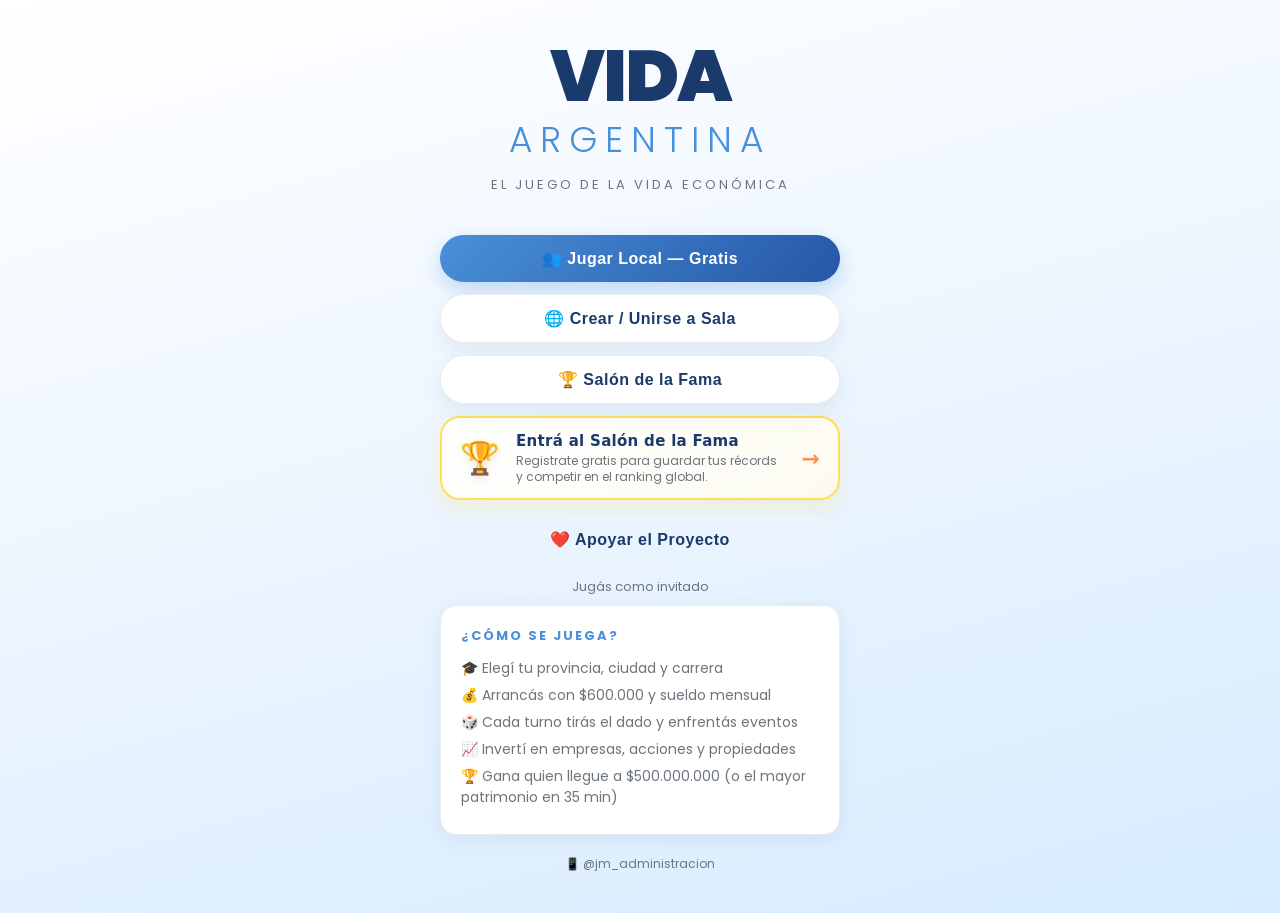
==== commit 8e37b5cc: "Add files via upload" ====
--- a/index.html
+++ b/index.html
@@ -55,7 +55,7 @@
     <li>💰 Arrancás con $600.000 y sueldo mensual</li>
     <li>🎲 Cada turno tirás el dado y enfrentás eventos</li>
     <li>📈 Invertí en empresas, acciones y propiedades</li>
-    <li>🏆 Gana quien llegue a $1.000.000.000</li>
+    <li>🏆 Gana quien llegue a $500.000.000 (o el mayor patrimonio en 35 min)</li>
   </div>
   <div style="color:var(--gris-dark);font-size:12px;margin-top:20px;">📱 @jm_administracion</div>
 </div>
@@ -151,6 +151,9 @@
 
 <!-- ==================== TABLERO DE JUEGO ==================== -->
 <div id="pantalla-juego" class="screen">
+  <div style="display:flex;align-items:center;">
+    <div id="reloj-global" style="display:none;background:var(--rojo);color:white;padding:6px 14px;border-radius:12px;font-weight:800;font-size:13px;margin:6px 8px 0;flex-shrink:0;box-shadow:0 4px 10px rgba(214,48,49,0.3);">⏱️ Fin en: 35:00</div>
+  </div>
   <div class="juego-header" id="jugadores-hud"></div>
   <div class="juego-main">
     <div class="juego-centro">
@@ -178,6 +181,8 @@
     <button class="footer-btn" onclick="abrirPrestamos()"><span class="material-symbols-rounded icon">account_balance</span>Préstamos</button>
     <button class="footer-btn" onclick="abrirPropiedades()"><span class="material-symbols-rounded icon">real_estate_agent</span>Propiedades</button>
     <button class="footer-btn" onclick="abrirPrestamosJugadores()"><span class="material-symbols-rounded icon">handshake</span>Prestar</button>
+    <button class="footer-btn" onclick="abrirSeguro()"><span class="material-symbols-rounded icon">shield</span>Seguro</button>
+    <button class="footer-btn" onclick="abrirTributos()"><span class="material-symbols-rounded icon">receipt_long</span>Tributos</button>
     <button class="footer-btn" onclick="abrirFinanzas()"><span class="material-symbols-rounded icon">wallet</span>Finanzas</button>
   </div>
 </div>
@@ -263,6 +268,15 @@
   </div>
 </div>
 
+<!-- Modal Seguro de Quiebra -->
+<div id="modal-seguro" class="modal-overlay" style="display:none;" onclick="cerrarModal('modal-seguro')">
+  <div class="modal" onclick="event.stopPropagation()">
+    <button class="modal-close" onclick="cerrarModal('modal-seguro')">×</button>
+    <div class="modal-titulo">🛡️ Seguro de Quiebra</div>
+    <div id="seguro-contenido"></div>
+  </div>
+</div>
+
 <!-- Modal Inversiones -->
 <div id="modal-inversiones" class="modal-overlay" style="display:none;" onclick="cerrarModal('modal-inversiones')">
   <div class="modal" onclick="event.stopPropagation()">
@@ -305,6 +319,15 @@
     <button class="modal-close" onclick="cerrarModal('modal-finanzas')">×</button>
     <div class="modal-titulo">💰 Estado Financiero</div>
     <div id="finanzas-contenido"></div>
+  </div>
+</div>
+
+<!-- Modal Tributos -->
+<div id="modal-tributos" class="modal-overlay" style="display:none;" onclick="cerrarModal('modal-tributos')">
+  <div class="modal" onclick="event.stopPropagation()">
+    <button class="modal-close" onclick="cerrarModal('modal-tributos')">×</button>
+    <div class="modal-titulo">🏛️ Tributos</div>
+    <div id="tributos-contenido"></div>
   </div>
 </div>
 
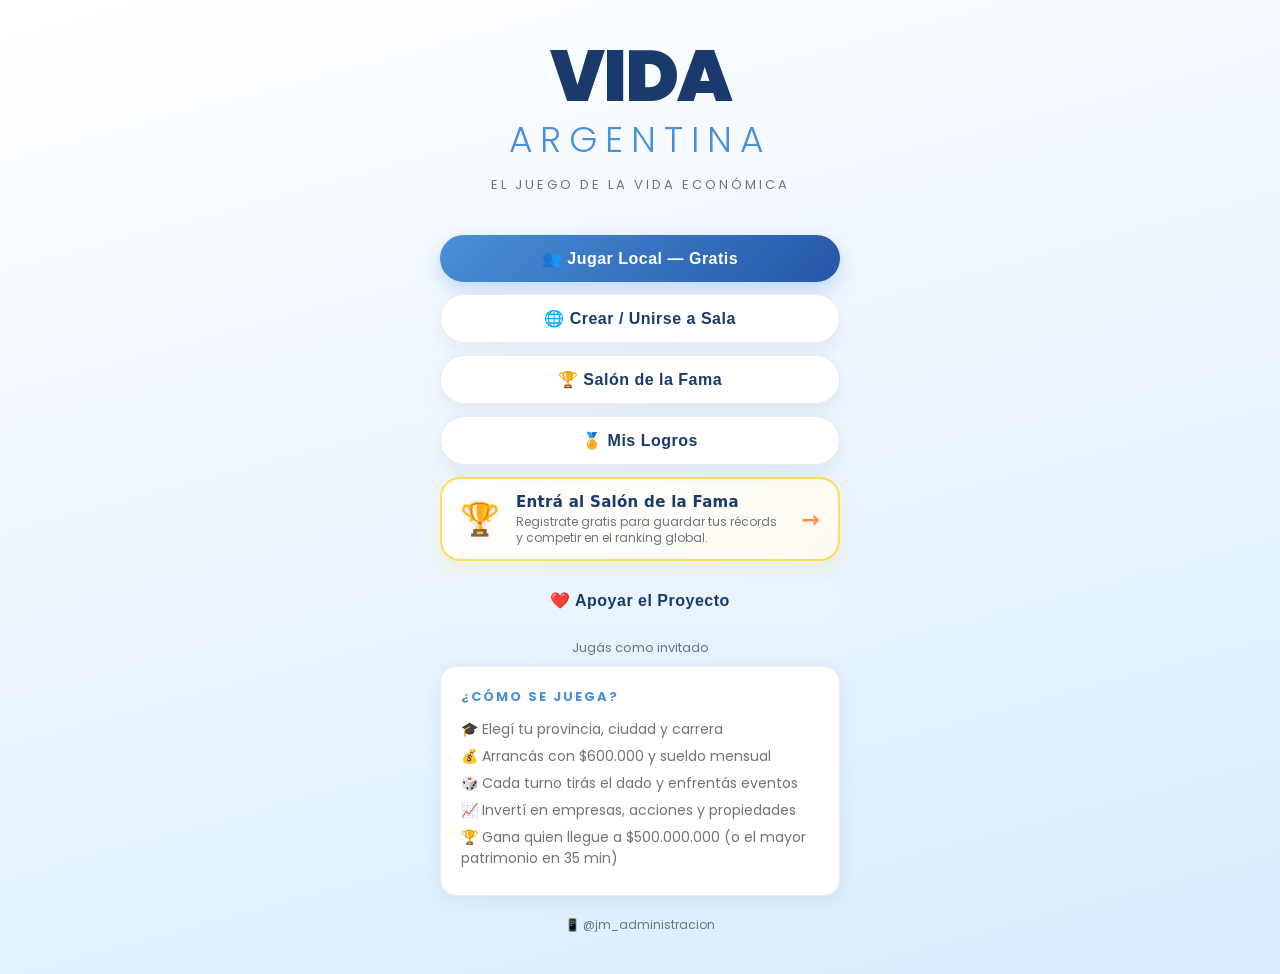
==== commit d26bf260: "Add files via upload" ====
--- a/index.html
+++ b/index.html
@@ -38,6 +38,7 @@
     <button class="btn btn-primary" onclick="irAJugadores()">👥 Jugar Local — Gratis</button>
     <button class="btn btn-secondary" onclick="irASala()">🌐 Crear / Unirse a Sala</button>
     <button class="btn btn-secondary" onclick="abrirRanking()">🏆 Salón de la Fama</button>
+    <button class="btn btn-secondary" onclick="abrirLogros()">🏅 Mis Logros</button>
     <div class="ranking-promo-card" onclick="abrirAuth()" id="promo-registro">
       <div class="promo-icon">🏆</div>
       <div class="promo-text">
@@ -166,10 +167,10 @@
         <div id="turno-timer" style="font-size:18px;font-weight:600;color:var(--azul);margin-top:6px;">⏱ 1:30</div>
       </div>
       <div class="dado-container">
-        <div class="dado" id="dado-display" onclick="tirarDado()">⚀</div>
+        <div class="dado" id="dado-display" onclick="tirarDado()"><span class="carta-icono">🃏</span><span>CARTA<br>DEL MES</span></div>
         <div id="dado-resultado" style="min-height:46px;margin-top:6px;text-align:center;"></div>
       </div>
-      <button class="btn btn-primary" id="btn-tirar" onclick="tirarDado()" style="max-width:280px;">🎲 Tirar Dado</button>
+      <button class="btn btn-primary" id="btn-tirar" onclick="tirarDado()" style="max-width:280px;">🃏 Levantar carta del mes</button>
       <button class="btn btn-secondary" id="btn-siguiente" onclick="siguienteTurno()" style="max-width:280px;display:none;">Siguiente turno →</button>
       <div id="aviso-turno" style="display:none;background:#fff3cd;border:1px solid #ffc107;border-radius:12px;padding:14px;margin-top:12px;max-width:280px;text-align:center;color:var(--azul);"></div>
     </div>
@@ -232,6 +233,15 @@
   </div>
 </div>
 
+<!-- Modal Mis Logros (insignias) -->
+<div id="modal-logros" class="modal-overlay" style="display:none;" onclick="cerrarModal('modal-logros')">
+  <div class="modal" onclick="event.stopPropagation()">
+    <button class="modal-close" onclick="cerrarModal('modal-logros')">×</button>
+    <div class="modal-titulo">🏅 Mis Logros</div>
+    <div id="logros-contenido"></div>
+  </div>
+</div>
+
 <!-- Modal Apoyar -->
 <div id="modal-apoyar" class="modal-overlay center" style="display:none;" onclick="cerrarModal('modal-apoyar')">
   <div class="modal center" onclick="event.stopPropagation()">
@@ -322,6 +332,19 @@
   </div>
 </div>
 
+<!-- Modal Decisión (Dilema) — sin cierre: hay que elegir una opción -->
+<div id="modal-decision" class="modal-overlay" style="display:none;">
+  <div class="modal" onclick="event.stopPropagation()">
+    <div class="evento-card" style="background:linear-gradient(135deg,#e17055,#d63031);color:white;">
+      <div class="evento-emoji" id="decision-emoji">🤔</div>
+      <div class="evento-titulo" id="decision-titulo" style="color:white;">Título</div>
+      <div class="evento-desc" id="decision-desc" style="color:rgba(255,255,255,0.95);">Descripción del dilema...</div>
+    </div>
+    <div style="font-size:12px;color:var(--gris-dark);text-align:center;margin:6px 0 10px;">Elegí una opción para continuar</div>
+    <div id="decision-opciones" style="display:flex;flex-direction:column;gap:10px;"></div>
+  </div>
+</div>
+
 <!-- Modal Tributos -->
 <div id="modal-tributos" class="modal-overlay" style="display:none;" onclick="cerrarModal('modal-tributos')">
   <div class="modal" onclick="event.stopPropagation()">
@@ -362,6 +385,8 @@
   </div>
 </div>
 
+<!-- Confetti para celebrar la victoria (si el CDN falla, el juego sigue funcionando igual) -->
+<script src="https://cdn.jsdelivr.net/npm/canvas-confetti@1.9.3/dist/confetti.browser.min.js"></script>
 <script src="data.js"></script>
 <script src="game.js"></script>
 </body>
--- a/styles.css
+++ b/styles.css
@@ -162,25 +162,25 @@
   .mercado-panel { display: block; width: 100%; max-width: 480px; max-height: 320px; align-self: stretch; }
 }
 .dado-container { text-align: center; margin-bottom: 24px; }
+/* "Dado" ahora es una CARTA del mes */
 .dado {
-  font-size: 74px; cursor: pointer; transition: transform 0.2s;
-  display: inline-flex; align-items: center; justify-content: center; line-height: 1;
-  width: 132px; height: 132px;
-  background: linear-gradient(145deg, #f6edda, #e3cfa6);
-  border: 3px solid #cdb487;
-  border-radius: 26px;
-  box-shadow: inset 0 3px 10px rgba(120, 90, 50, 0.25), 0 8px 22px rgba(80, 55, 20, 0.28);
-  color: #5a4a2a;
-}
-.dado:hover { transform: scale(1.05); }
-.dado.girando { animation: girar 0.4s linear infinite; }
-@keyframes girar { from { transform: rotate(0deg) scale(1.15); } to { transform: rotate(360deg) scale(1.15); } }
-.dado.cayo { animation: caer 0.55s cubic-bezier(0.2, 1.2, 0.4, 1); }
-@keyframes caer {
-  0%   { transform: translateY(-130px) scale(1.4) rotate(-18deg); opacity: 0.5; }
-  55%  { transform: translateY(10px) scale(0.9) rotate(4deg); opacity: 1; }
-  75%  { transform: translateY(-5px) scale(1.04); }
-  100% { transform: translateY(0) scale(1) rotate(0); }
+  cursor: pointer; transition: transform 0.2s;
+  display: inline-flex; flex-direction: column; align-items: center; justify-content: center; gap: 6px; line-height: 1.1;
+  width: 122px; height: 168px;
+  background: linear-gradient(150deg, var(--azul-claro), var(--azul));
+  border: 3px solid #fff;
+  border-radius: 16px;
+  box-shadow: 0 10px 26px rgba(26,58,107,0.4);
+  color: #fff; font-size: 12px; font-weight: 800; letter-spacing: 1px; text-align: center;
+}
+.dado .carta-icono { font-size: 50px; }
+.dado:hover { transform: translateY(-4px) scale(1.03); }
+.dado.flip { animation: cartaFlip 0.8s ease; }
+@keyframes cartaFlip {
+  0%   { transform: rotateY(0deg) scale(1); }
+  45%  { transform: rotateY(90deg) scale(1.08); }
+  55%  { transform: rotateY(90deg) scale(1.08); }
+  100% { transform: rotateY(0deg) scale(1); }
 }
 .turno-info { text-align: center; margin-bottom: 20px; }
 .turno-jugador { font-size: 20px; font-weight: 800; color: var(--azul); display: flex; align-items: center; gap: 8px; justify-content: center; }
@@ -355,3 +355,19 @@
 .promo-desc { font-size: 12px; color: var(--gris-dark); margin-top: 3px; line-height: 1.3; }
 .promo-arrow { font-weight: 900; color: #FF914D; font-size: 22px; transition: transform 0.3s ease; }
 .ranking-promo-card:hover .promo-arrow { transform: translateX(4px); }
+
+/* ==================== TOAST DE LOGROS ==================== */
+.logro-toast {
+  position: fixed; top: 18px; left: 50%;
+  transform: translateX(-50%) translateY(-150%);
+  background: linear-gradient(135deg, #fde47f, #f9ca24);
+  color: var(--azul); border: 2px solid #fff;
+  border-radius: 14px; padding: 12px 22px;
+  box-shadow: 0 10px 28px rgba(212,160,23,0.5);
+  font-weight: 800; font-size: 14px; text-align: center;
+  z-index: 99999; max-width: 90%;
+  transition: transform 0.45s cubic-bezier(0.2,1.3,0.4,1), opacity 0.45s;
+  opacity: 0;
+}
+.logro-toast.show { transform: translateX(-50%) translateY(0); opacity: 1; }
+.logro-toast .logro-head { font-size: 11px; letter-spacing: 1px; opacity: 0.8; display: block; }
